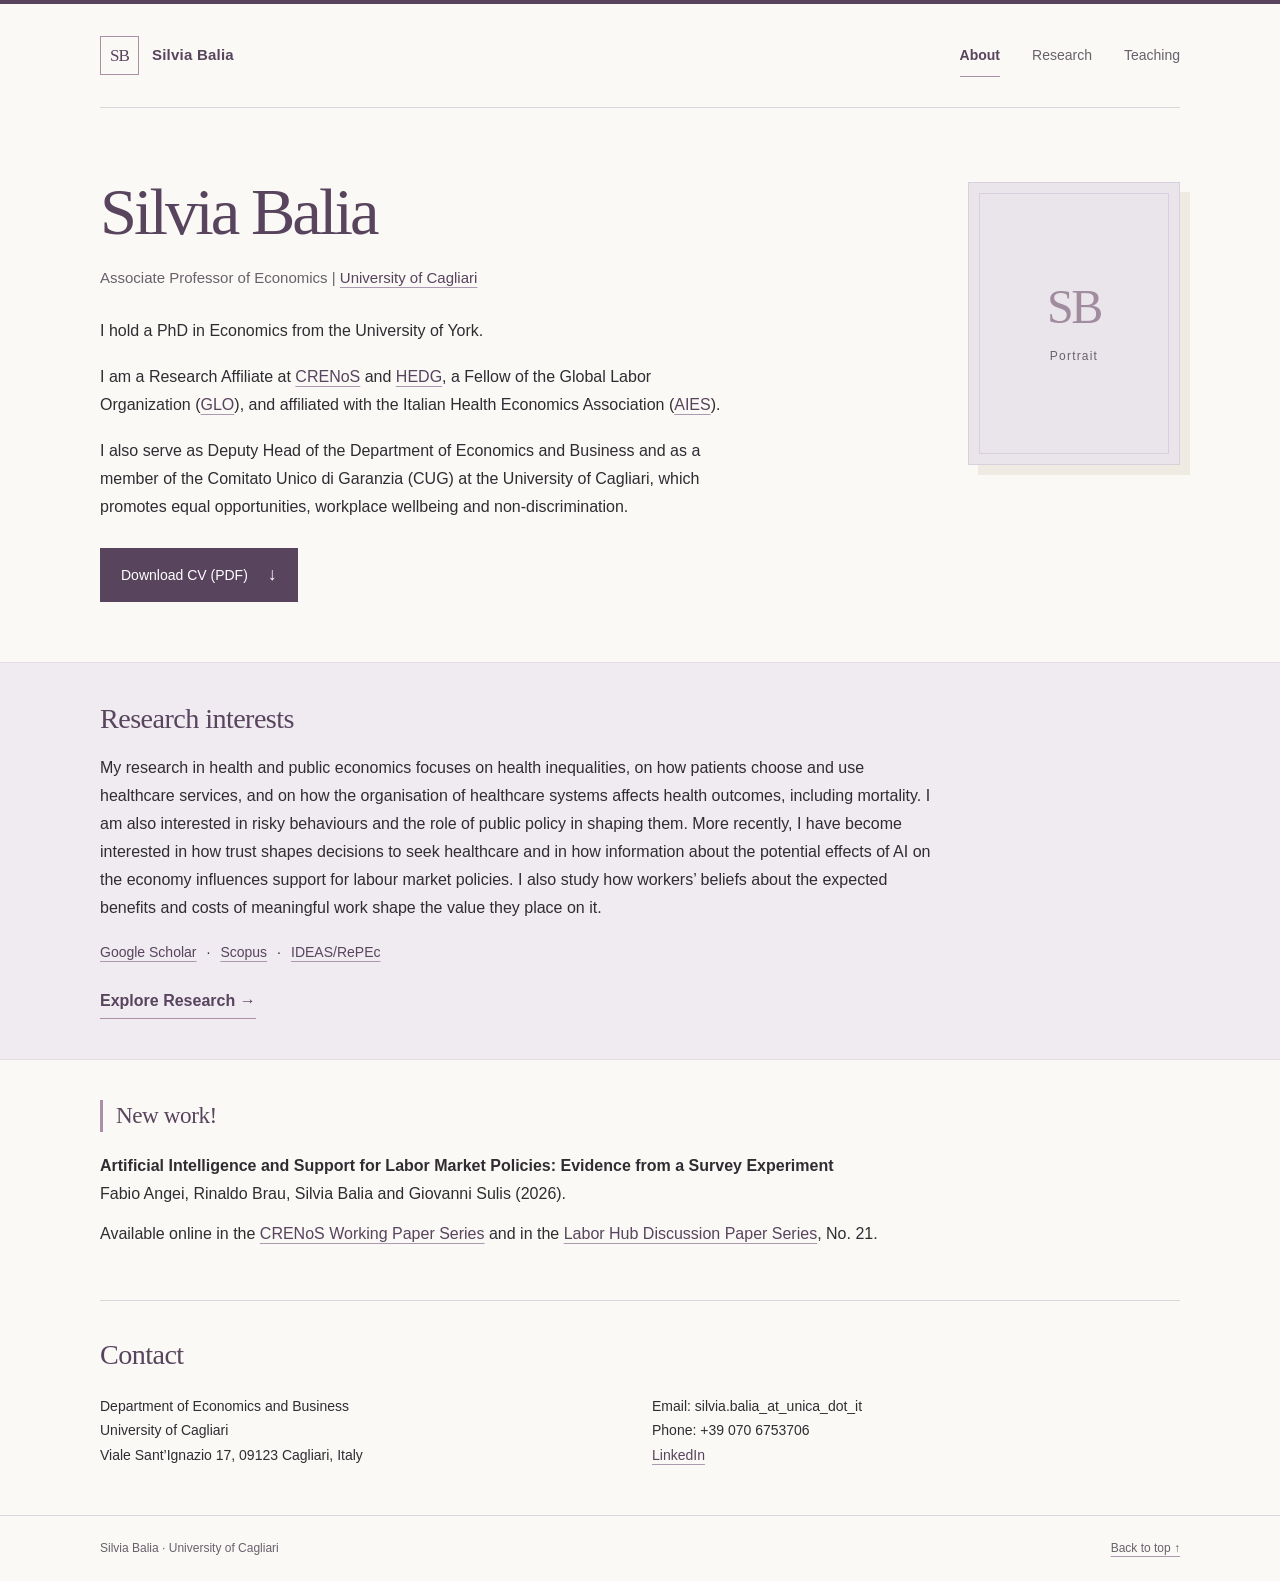
==== index.html @ 84c5759b "Add academic website with About, Research and Teaching pages" ====
<!doctype html>
<html lang="en">
<head>
  <meta charset="utf-8">
  <meta name="viewport" content="width=device-width, initial-scale=1">
  <meta name="description" content="Silvia Balia, Associate Professor of Economics at the University of Cagliari. Research in health and public economics.">
  <title>Silvia Balia · Economics</title>
  <link rel="icon" href="favicon.svg" type="image/svg+xml">
  <link rel="stylesheet" href="styles.css">
</head>
<body id="top">
  <a class="skip-link" href="#main-content">Skip to content</a>
  <header class="site-header">
    <div class="container header-inner">
      <a class="brand" href="index.html" aria-label="Silvia Balia home">
        <span class="monogram" aria-hidden="true">SB</span>
        <span class="brand-name">Silvia Balia</span>
      </a>
      <nav class="main-nav" aria-label="Main">
        <a href="index.html" aria-current="page">About</a>
        <a href="research.html">Research</a>
        <a href="teaching.html">Teaching</a>
      </nav>
    </div>
  </header>
  <main id="main-content">
    <section class="hero container" aria-labelledby="profile-title">
      <div class="profile">
        <h1 id="profile-title">Silvia Balia</h1>
        <p class="role">Associate Professor of Economics | <a href="https://web.unica.it/unica/page/en/silvia_balia">University of Cagliari</a></p>
        <p>I hold a PhD in Economics from the University of York.</p>
        <p>I am a Research Affiliate at <a href="https://crenos.unica.it/silvia-balia">CRENoS</a> and <a href="https://www.york.ac.uk/economics/hedg/people/">HEDG</a>, a Fellow of the Global Labor Organization (<a href="https://glabor.org/">GLO</a>), and affiliated with the Italian Health Economics Association (<a href="https://www.aiesweb.it/">AIES</a>).</p>
        <p>I also serve as Deputy Head of the Department of Economics and Business and as a member of the Comitato Unico di Garanzia (CUG) at the University of Cagliari, which promotes equal opportunities, workplace wellbeing and non-discrimination.</p>
        <a class="button" href="https://www.dropbox.com/scl/fi/jiy9jet4juat0yo85ff2y/short_CV_ENG.pdf?rlkey=usgtybsjzzuqd2g2989n0clfn&amp;dl=1">Download CV (PDF)</a>
      </div>
      <div class="portrait-placeholder" role="img" aria-label="Portrait placeholder">
        <span class="portrait-monogram" aria-hidden="true">SB</span>
        <span class="portrait-label">Portrait</span>
      </div>
    </section>
    <section class="research-band" aria-labelledby="interests-title">
      <div class="container research-intro">
        <h2 id="interests-title">Research interests</h2>
        <p>My research in health and public economics focuses on health inequalities, on how patients choose and use healthcare services, and on how the organisation of healthcare systems affects health outcomes, including mortality. I am also interested in risky behaviours and the role of public policy in shaping them. More recently, I have become interested in how trust shapes decisions to seek healthcare and in how information about the potential effects of AI on the economy influences support for labour market policies. I also study how workers’ beliefs about the expected benefits and costs of meaningful work shape the value they place on it.</p>
        <p class="profile-links"><a href="https://scholar.google.it/citations?user=nyAj21wAAAAJ&amp;hl=it">Google Scholar</a> · <a href="https://www.scopus.com/authid/detail.uri?authorId=13007463800">Scopus</a> · <a href="https://ideas.repec.org/f/pba418.html">IDEAS/RePEc</a></p>
        <a class="explore-link" href="research.html">Explore Research <span aria-hidden="true">→</span></a>
      </div>
    </section>
    <section class="news container" aria-labelledby="new-work-title">
      <h2 id="new-work-title">New work!</h2>
      <p><strong>Artificial Intelligence and Support for Labor Market Policies: Evidence from a Survey Experiment</strong><br>Fabio Angei, Rinaldo Brau, Silvia Balia and Giovanni Sulis (2026).</p>
      <p>Available online in the <a href="https://crenos.unica.it/bibcite/reference/8785">CRENoS Working Paper Series</a> and in the <a href="https://laborhub.ilr.cornell.edu/publications/33/">Labor Hub Discussion Paper Series</a>, No. 21.</p>
    </section>
    <section class="contact container" id="contact" aria-labelledby="contact-title">
      <h2 id="contact-title">Contact</h2>
      <div class="contact-details">
        <p>Department of Economics and Business<br>University of Cagliari<br>Viale Sant’Ignazio 17, 09123 Cagliari, Italy</p>
        <p>Email: silvia.balia_at_unica_dot_it<br>Phone: +39 070 6753706<br><a href="https://www.linkedin.com/in/silvia-balia-4906a31/">LinkedIn</a></p>
      </div>
    </section>
  </main>
  <footer class="site-footer">
    <div class="container footer-inner">
      <p>Silvia Balia <span aria-hidden="true">·</span> University of Cagliari</p>
      <a href="#top">Back to top <span aria-hidden="true">↑</span></a>
    </div>
  </footer>
</body>
</html>
---- styles.css ----
/* Shared typography, colours and spacing for the three pages. */
:root {
  color-scheme: light;
  --paper: #faf9f6;
  --ink: #302c32;
  --muted: #68616b;
  --plum: #58445d;
  --plum-dark: #402d45;
  --lavender: #efebf1;
  --rule: #dcd5dd;
  --accent: #aa8fa6;
  --serif: Georgia, "Times New Roman", serif;
  --sans: "Avenir Next", Avenir, "Segoe UI", sans-serif;
}

* { box-sizing: border-box; }
html { scroll-padding-top: 2rem; }
body {
  margin: 0;
  background: var(--paper);
  color: var(--ink);
  font-family: var(--sans);
  font-size: 16px;
  line-height: 1.75;
  -webkit-font-smoothing: antialiased;
}
::selection { background: #e2d7e5; color: var(--plum-dark); }
a {
  color: var(--plum);
  text-decoration-color: #ac99b1;
  text-decoration-thickness: 1px;
  text-underline-offset: 4px;
}
a:hover { color: var(--plum-dark); text-decoration-color: currentColor; }
a:focus-visible {
  outline: 2px solid var(--plum);
  outline-offset: 5px;
  border-radius: 1px;
}
p { margin: 0 0 1.1rem; }
h1, h2, h3 { margin: 0; line-height: 1.25; color: var(--plum); }
h1, h2 { font-family: var(--serif); font-weight: 400; }
h1 { font-size: clamp(2.7rem, 5.2vw, 4.3rem); letter-spacing: -.045em; }
h2 { font-size: clamp(1.45rem, 2.2vw, 1.85rem); letter-spacing: -.02em; }
h3 { font-size: 1rem; font-weight: 600; }
strong { font-weight: 600; }
.container { width: min(1080px, calc(100% - 96px)); margin-inline: auto; }
.skip-link {
  position: absolute;
  top: -100px;
  left: 20px;
  z-index: 10;
  padding: .6rem 1rem;
  background: var(--paper);
}
.skip-link:focus { top: 10px; }
.site-header { border-top: 4px solid var(--plum); }
.header-inner {
  display: flex;
  align-items: center;
  justify-content: space-between;
  gap: 2rem;
  min-height: 104px;
  border-bottom: 1px solid var(--rule);
}
.brand {
  display: inline-flex;
  align-items: center;
  gap: 13px;
  text-decoration: none;
}
.monogram {
  display: grid;
  place-items: center;
  width: 39px;
  height: 39px;
  border: 1px solid var(--accent);
  font-family: var(--serif);
  font-size: 17px;
  letter-spacing: -.05em;
}
.brand-name { font-size: 15px; font-weight: 600; letter-spacing: .015em; }
.main-nav { display: flex; gap: 32px; align-items: center; }
.main-nav a {
  padding-block: 9px;
  color: var(--muted);
  font-size: 14px;
  text-decoration: none;
  border-bottom: 1px solid transparent;
}
.main-nav a:hover, .main-nav a[aria-current="page"] {
  color: var(--plum);
  border-bottom-color: var(--accent);
}
.main-nav a[aria-current="page"] { font-weight: 600; }
.hero {
  display: grid;
  grid-template-columns: minmax(0, 1fr) 212px;
  align-items: start;
  gap: clamp(40px, 6vw, 88px);
  padding-block: 62px 60px;
}
.profile h1 { margin-bottom: 12px; }
.role { font-size: 15px; margin-bottom: 26px; color: var(--muted); }
.profile p:not(.role) { max-width: 72ch; }
.portrait-placeholder {
  display: flex;
  flex-direction: column;
  align-items: center;
  justify-content: center;
  gap: 12px;
  aspect-ratio: 3 / 4;
  margin-top: 12px;
  background: #eae5eb;
  border: 1px solid #d9d0dd;
  outline: 1px solid #d9d0dd;
  outline-offset: -12px;
  box-shadow: 10px 10px 0 #efebe3;
  color: var(--muted);
  font-size: 12px;
  letter-spacing: .1em;
}
.portrait-placeholder .portrait-monogram {
  font: 400 3rem var(--serif);
  color: #a18b9e;
  letter-spacing: -.05em;
}
.button {
  display: inline-flex;
  align-items: center;
  gap: 20px;
  margin-top: 10px;
  padding: 10px 20px;
  background: var(--plum);
  border: 1px solid var(--plum);
  color: white;
  text-decoration: none;
  font-size: 14px;
  font-weight: 500;
}
.button::after { content: "↓"; font-size: 18px; }
.button:hover { color: white; background: var(--plum-dark); }
.research-band { background: var(--lavender); border-block: 1px solid #e3dce6; }
.research-intro { padding-block: 38px 40px; }
.research-intro h2 { margin-bottom: 18px; }
.research-intro > p { max-width: 94ch; }
.profile-links { display: flex; gap: 10px; flex-wrap: wrap; font-size: 14px; }
.explore-link {
  display: inline-block;
  margin-top: 5px;
  font-weight: 600;
  text-decoration: none;
  border-bottom: 1px solid var(--accent);
  padding-bottom: 3px;
}
.news { padding-block: 40px; }
.news h2 {
  display: flex;
  align-items: center;
  border-left: 3px solid var(--accent);
  min-height: 32px;
  padding-left: 13px;
  margin-bottom: 20px;
  font-size: 1.45rem;
}
.news p { max-width: 92ch; margin-bottom: 12px; }
.news strong { color: var(--ink); }
.contact { border-top: 1px solid var(--rule); padding-block: 36px 48px; }
.contact h2 { margin-bottom: 22px; }
.contact-details { display: grid; grid-template-columns: 1fr 1fr; gap: 24px; font-size: 14px; }
.contact-details p { margin: 0; }
.site-footer { border-top: 1px solid var(--rule); }
.footer-inner {
  display: flex;
  align-items: center;
  justify-content: space-between;
  gap: 20px;
  padding-block: 22px;
  font-size: 12px;
  color: var(--muted);
}
.footer-inner p { margin: 0; }
.footer-inner a { color: var(--muted); }
.page-content { padding-block: 48px 68px; }
.page-heading { margin-bottom: 36px; }
.page-heading h1, h1.page-heading { font-size: clamp(2.5rem, 4vw, 3.2rem); }
.content-section { margin-top: 38px; }
.content-section:first-of-type { margin-top: 0; }
.content-section > h2 {
  padding-bottom: 12px;
  border-bottom: 1px solid var(--rule);
  margin-bottom: 24px;
  font-size: clamp(1.35rem, 2.1vw, 1.65rem);
}
.content-section h3 { margin-block: 32px 14px; }
.content-section > p { max-width: 88ch; }
.publication-list, .work-list, .commentary-list, .report-list, .course-list {
  padding: 0;
  margin: 0;
  list-style: none;
}
.publication-list li, .work-list li, .commentary-list li, .report-list li {
  padding-left: 20px;
  position: relative;
  margin-bottom: 22px;
  max-width: 100ch;
}
.publication-list li::before, .work-list li::before,
.commentary-list li::before, .report-list li::before {
  content: "";
  width: 4px;
  height: 4px;
  background: var(--accent);
  position: absolute;
  left: 0;
  top: 12px;
}
.publication-list a { font-weight: 500; }
.work-list li:first-child { padding-bottom: 15px; border-bottom: 1px solid var(--rule); }
.report-list { margin-top: 22px; }
.teaching-page { min-height: calc(100vh - 190px); }
.course-list li { margin-bottom: 16px; }
.course-list { margin-bottom: 24px; }
.teaching-page .content-section { max-width: 880px; }

@media (max-width: 760px) {
  .container { width: calc(100% - 44px); }
  .header-inner { min-height: 88px; gap: 20px; }
  .main-nav { gap: 18px; }
  .brand-name { display: none; }
  .hero { grid-template-columns: minmax(0, 1fr) 150px; gap: 30px; padding-block: 38px; }
  .contact-details { grid-template-columns: 1fr; gap: 16px; }
  .page-content { padding-top: 32px; }
}

@media (max-width: 540px) {
  body { font-size: 15px; line-height: 1.7; }
  .hero { display: flex; flex-direction: column; gap: 28px; }
  .portrait-placeholder { width: 142px; margin: 0; }
  .role { line-height: 1.65; margin-bottom: 22px; }
  .main-nav { gap: 18px; }
  .main-nav a { font-size: 13px; }
  .research-intro { padding-block: 30px; }
  .profile-links { gap: 8px; }
  .news { padding-block: 32px; }
  .contact-details { font-size: 13px; overflow-wrap: anywhere; }
  .content-section { margin-top: 34px; }
  .publication-list li, .work-list li, .commentary-list li, .report-list li { padding-left: 14px; }
  .footer-inner { align-items: flex-start; font-size: 11px; }
}

@media print {
  body { background: white; color: black; font-size: 11pt; }
  .container { width: 100%; }
  .site-header, .site-footer, .skip-link, .portrait-placeholder, .explore-link { display: none; }
  .hero { display: block; padding-block: 0 20px; }
  .research-band { background: none; }
  .page-content { padding: 0; }
  h1, h2, h3 { break-after: avoid; }
  li, .news, .contact { break-inside: avoid; }
}
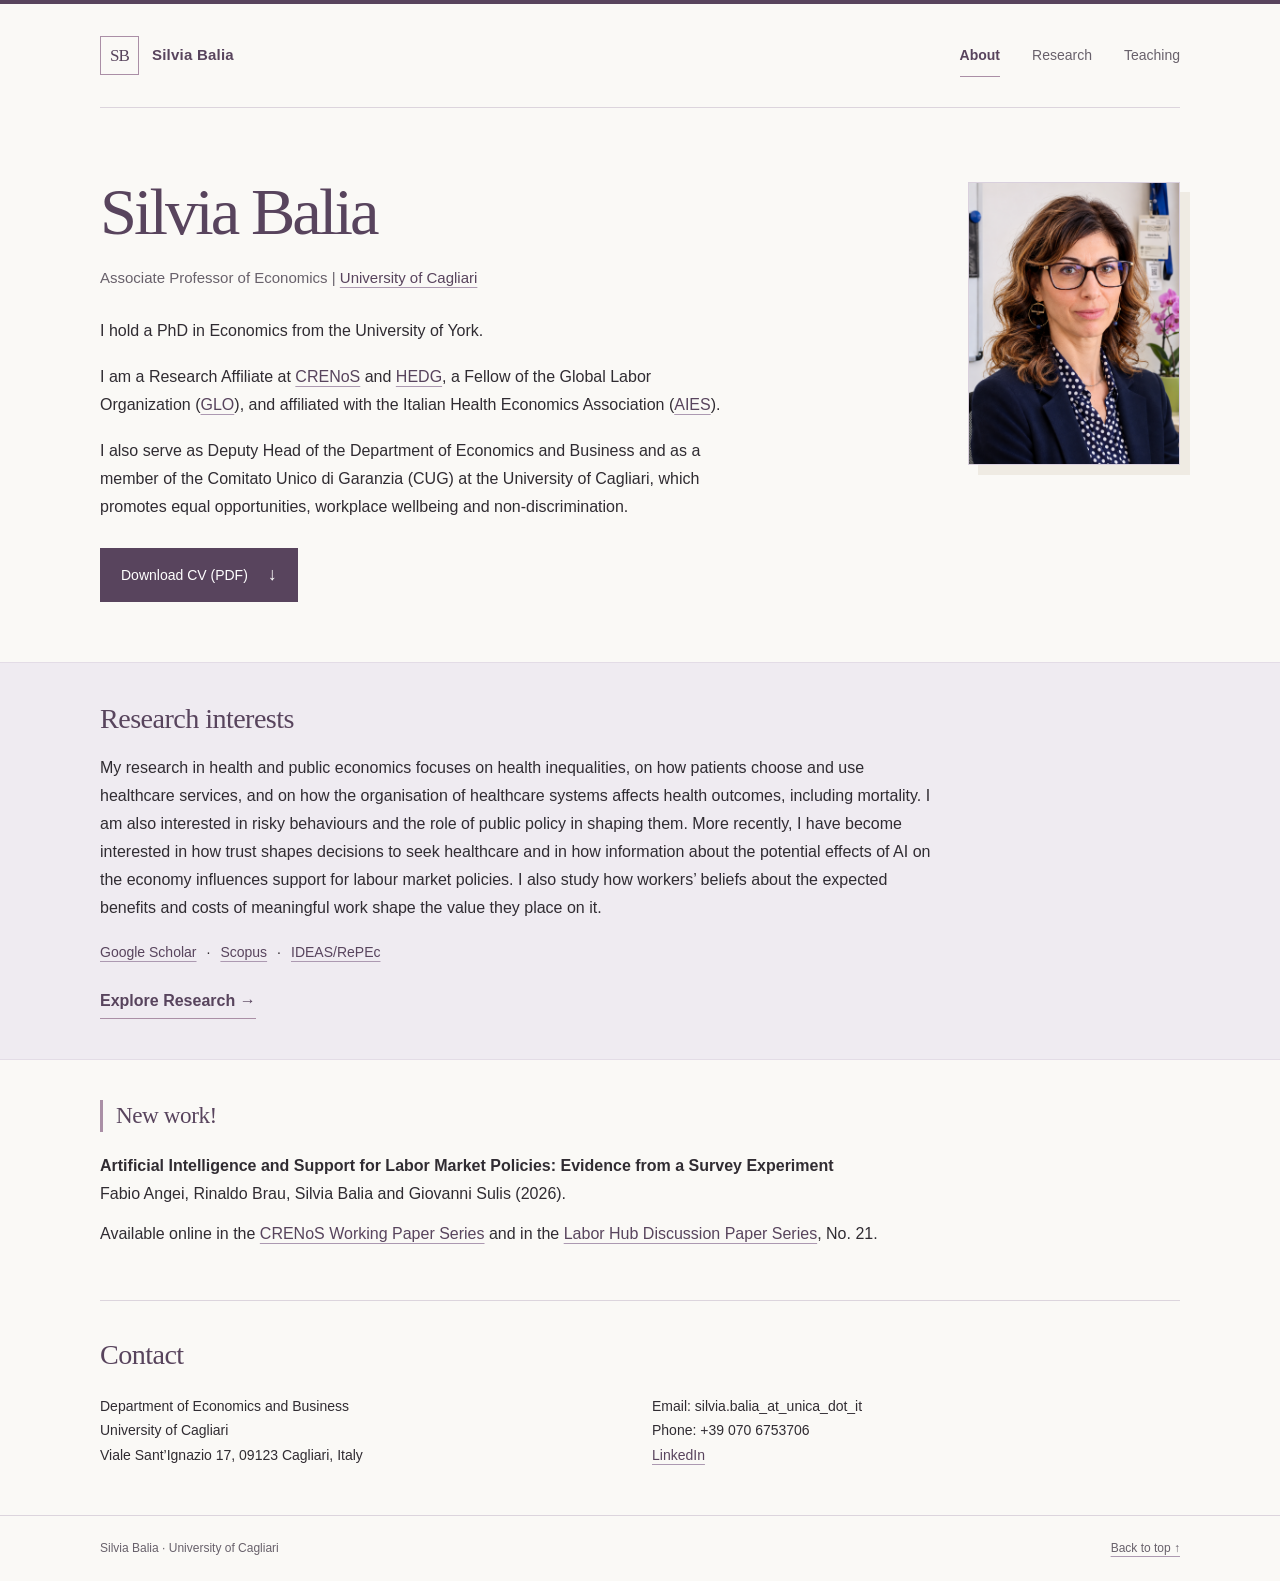
==== commit f4073fe9: "Add Silvia Balia portrait to About page" ====
--- a/index.html
+++ b/index.html
@@ -33,10 +33,7 @@
         <p>I also serve as Deputy Head of the Department of Economics and Business and as a member of the Comitato Unico di Garanzia (CUG) at the University of Cagliari, which promotes equal opportunities, workplace wellbeing and non-discrimination.</p>
         <a class="button" href="https://www.dropbox.com/scl/fi/jiy9jet4juat0yo85ff2y/short_CV_ENG.pdf?rlkey=usgtybsjzzuqd2g2989n0clfn&amp;dl=1">Download CV (PDF)</a>
       </div>
-      <div class="portrait-placeholder" role="img" aria-label="Portrait placeholder">
-        <span class="portrait-monogram" aria-hidden="true">SB</span>
-        <span class="portrait-label">Portrait</span>
-      </div>
+      <img class="portrait" src="silvia-balia-portrait.png" alt="Silvia Balia" width="1312" height="1199">
     </section>
     <section class="research-band" aria-labelledby="interests-title">
       <div class="container research-intro">
--- a/styles.css
+++ b/styles.css
@@ -103,27 +103,17 @@
 .profile h1 { margin-bottom: 12px; }
 .role { font-size: 15px; margin-bottom: 26px; color: var(--muted); }
 .profile p:not(.role) { max-width: 72ch; }
-.portrait-placeholder {
-  display: flex;
-  flex-direction: column;
-  align-items: center;
-  justify-content: center;
-  gap: 12px;
+.portrait {
+  display: block;
+  width: 100%;
+  height: auto;
   aspect-ratio: 3 / 4;
+  object-fit: cover;
+  object-position: center;
   margin-top: 12px;
   background: #eae5eb;
   border: 1px solid #d9d0dd;
-  outline: 1px solid #d9d0dd;
-  outline-offset: -12px;
   box-shadow: 10px 10px 0 #efebe3;
-  color: var(--muted);
-  font-size: 12px;
-  letter-spacing: .1em;
-}
-.portrait-placeholder .portrait-monogram {
-  font: 400 3rem var(--serif);
-  color: #a18b9e;
-  letter-spacing: -.05em;
 }
 .button {
   display: inline-flex;
@@ -236,7 +226,7 @@
 @media (max-width: 540px) {
   body { font-size: 15px; line-height: 1.7; }
   .hero { display: flex; flex-direction: column; gap: 28px; }
-  .portrait-placeholder { width: 142px; margin: 0; }
+  .portrait { width: 142px; margin: 0; }
   .role { line-height: 1.65; margin-bottom: 22px; }
   .main-nav { gap: 18px; }
   .main-nav a { font-size: 13px; }
@@ -252,7 +242,7 @@
 @media print {
   body { background: white; color: black; font-size: 11pt; }
   .container { width: 100%; }
-  .site-header, .site-footer, .skip-link, .portrait-placeholder, .explore-link { display: none; }
+  .site-header, .site-footer, .skip-link, .portrait, .explore-link { display: none; }
   .hero { display: block; padding-block: 0 20px; }
   .research-band { background: none; }
   .page-content { padding: 0; }
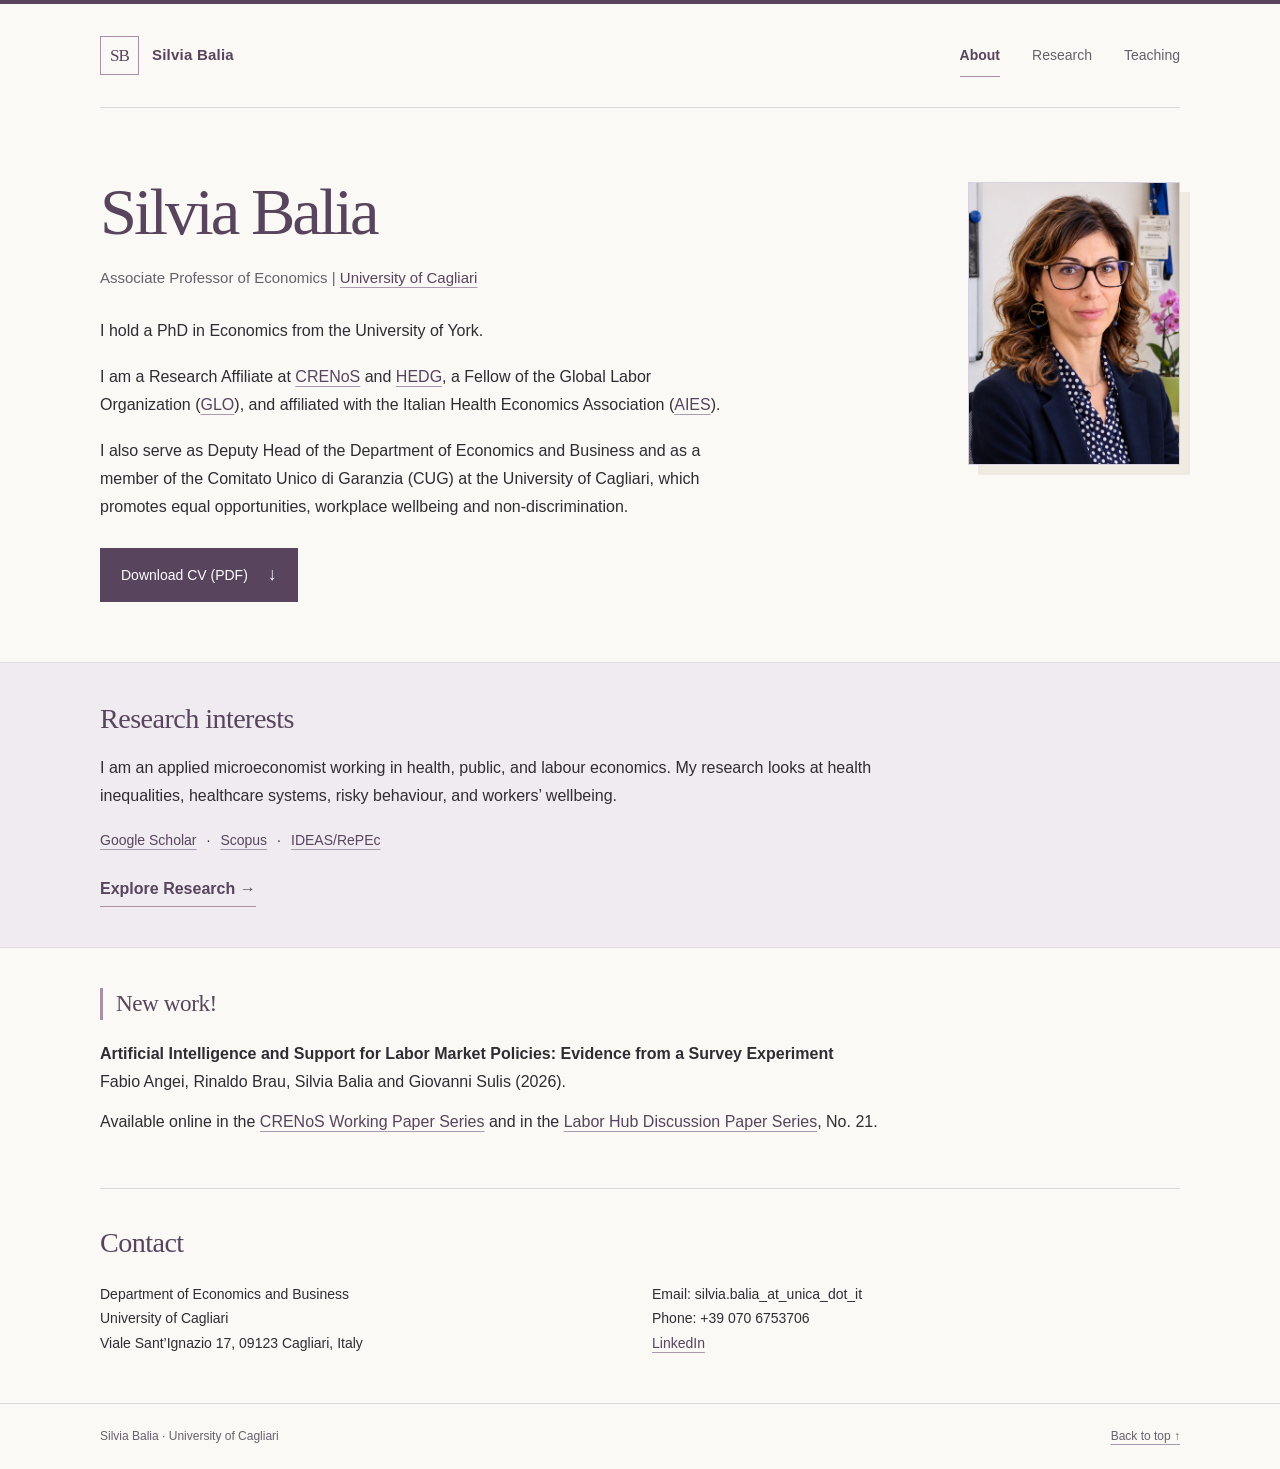
==== commit 70e2f7e3: "Update research interests text only" ====
--- a/index.html
+++ b/index.html
@@ -6,7 +6,7 @@
   <meta name="description" content="Silvia Balia, Associate Professor of Economics at the University of Cagliari. Research in health and public economics.">
   <title>Silvia Balia · Economics</title>
   <link rel="icon" href="favicon.svg" type="image/svg+xml">
-  <link rel="stylesheet" href="styles.css">
+  <link rel="stylesheet" href="styles.css?v=20261118-portrait">
 </head>
 <body id="top">
   <a class="skip-link" href="#main-content">Skip to content</a>
@@ -38,7 +38,7 @@
     <section class="research-band" aria-labelledby="interests-title">
       <div class="container research-intro">
         <h2 id="interests-title">Research interests</h2>
-        <p>My research in health and public economics focuses on health inequalities, on how patients choose and use healthcare services, and on how the organisation of healthcare systems affects health outcomes, including mortality. I am also interested in risky behaviours and the role of public policy in shaping them. More recently, I have become interested in how trust shapes decisions to seek healthcare and in how information about the potential effects of AI on the economy influences support for labour market policies. I also study how workers’ beliefs about the expected benefits and costs of meaningful work shape the value they place on it.</p>
+        <p>I am an applied microeconomist working in health, public, and labour economics. My research looks at health inequalities, healthcare systems, risky behaviour, and workers’ wellbeing.</p>
         <p class="profile-links"><a href="https://scholar.google.it/citations?user=nyAj21wAAAAJ&amp;hl=it">Google Scholar</a> · <a href="https://www.scopus.com/authid/detail.uri?authorId=13007463800">Scopus</a> · <a href="https://ideas.repec.org/f/pba418.html">IDEAS/RePEc</a></p>
         <a class="explore-link" href="research.html">Explore Research <span aria-hidden="true">→</span></a>
       </div>
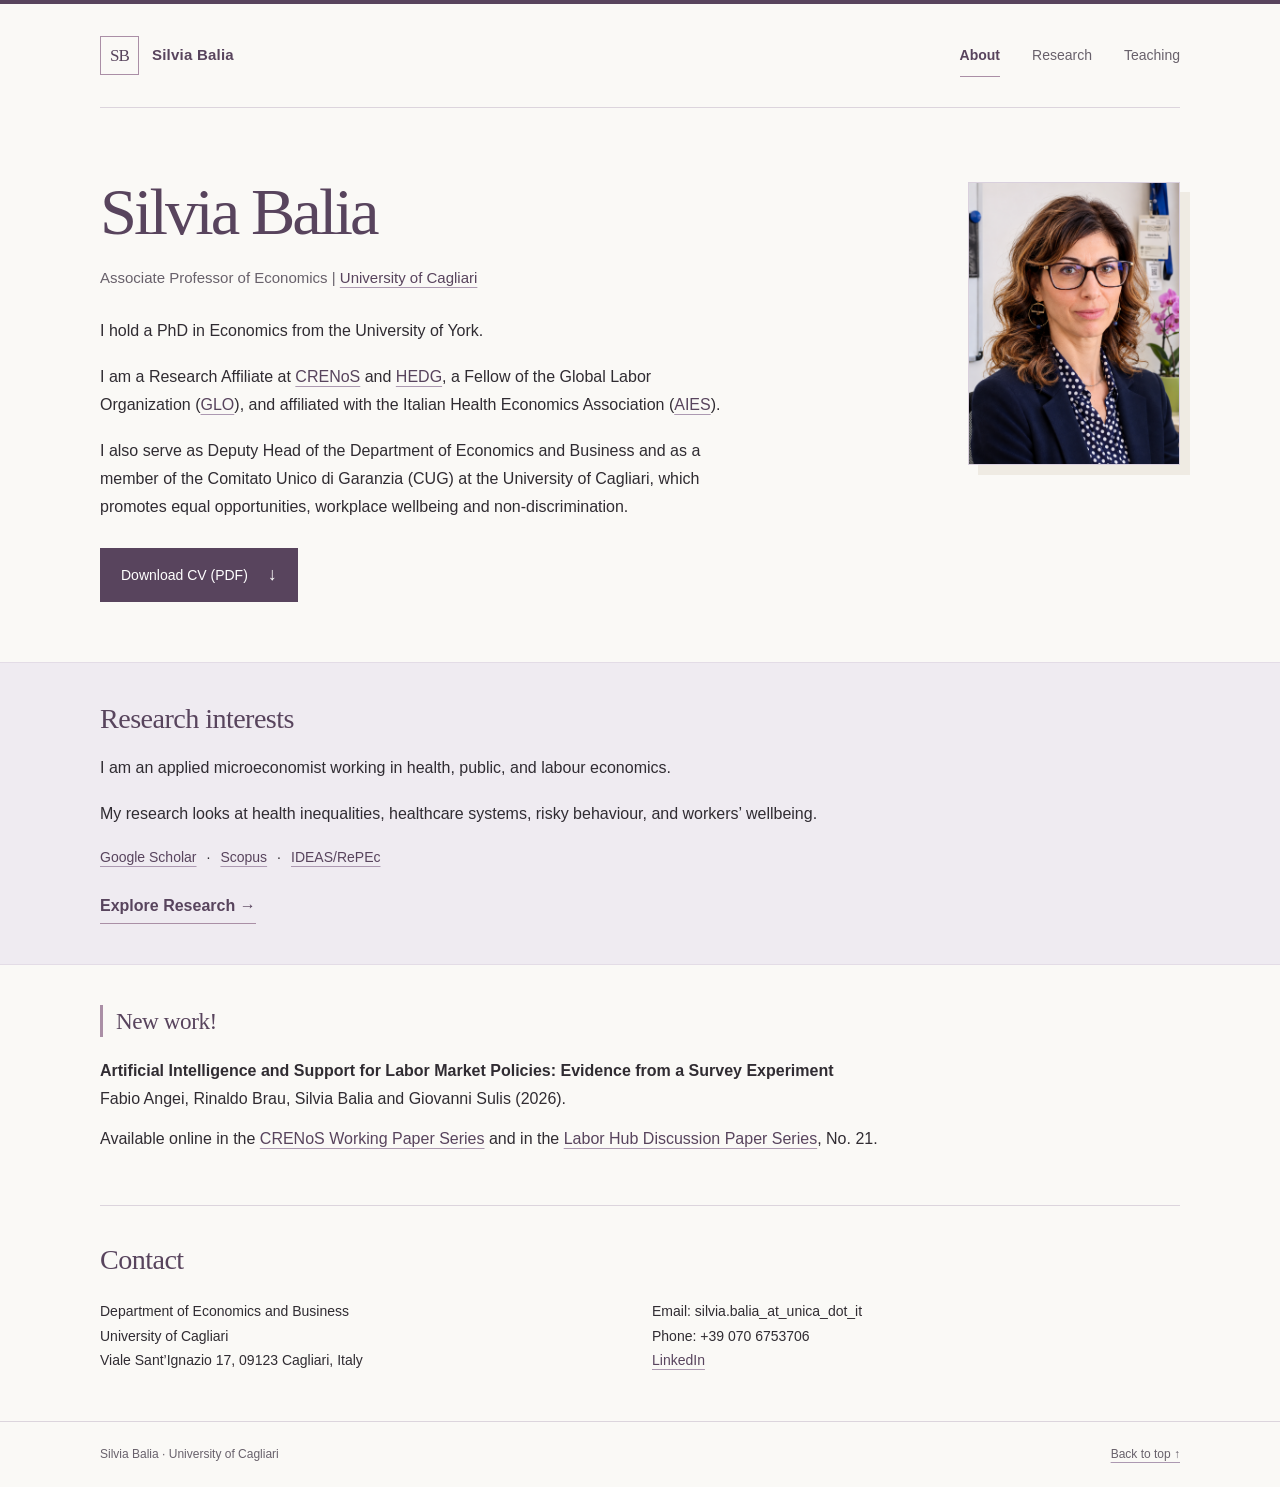
==== commit 4c56eed5: "Refactor research interests paragraph in index.html Split the research interests paragraph into two " ====
--- a/index.html
+++ b/index.html
@@ -38,7 +38,8 @@
     <section class="research-band" aria-labelledby="interests-title">
       <div class="container research-intro">
         <h2 id="interests-title">Research interests</h2>
-        <p>I am an applied microeconomist working in health, public, and labour economics. My research looks at health inequalities, healthcare systems, risky behaviour, and workers’ wellbeing.</p>
+        <p>I am an applied microeconomist working in health, public, and labour economics. 
+        <p>My research looks at health inequalities, healthcare systems, risky behaviour, and workers’ wellbeing.</p>
         <p class="profile-links"><a href="https://scholar.google.it/citations?user=nyAj21wAAAAJ&amp;hl=it">Google Scholar</a> · <a href="https://www.scopus.com/authid/detail.uri?authorId=13007463800">Scopus</a> · <a href="https://ideas.repec.org/f/pba418.html">IDEAS/RePEc</a></p>
         <a class="explore-link" href="research.html">Explore Research <span aria-hidden="true">→</span></a>
       </div>
